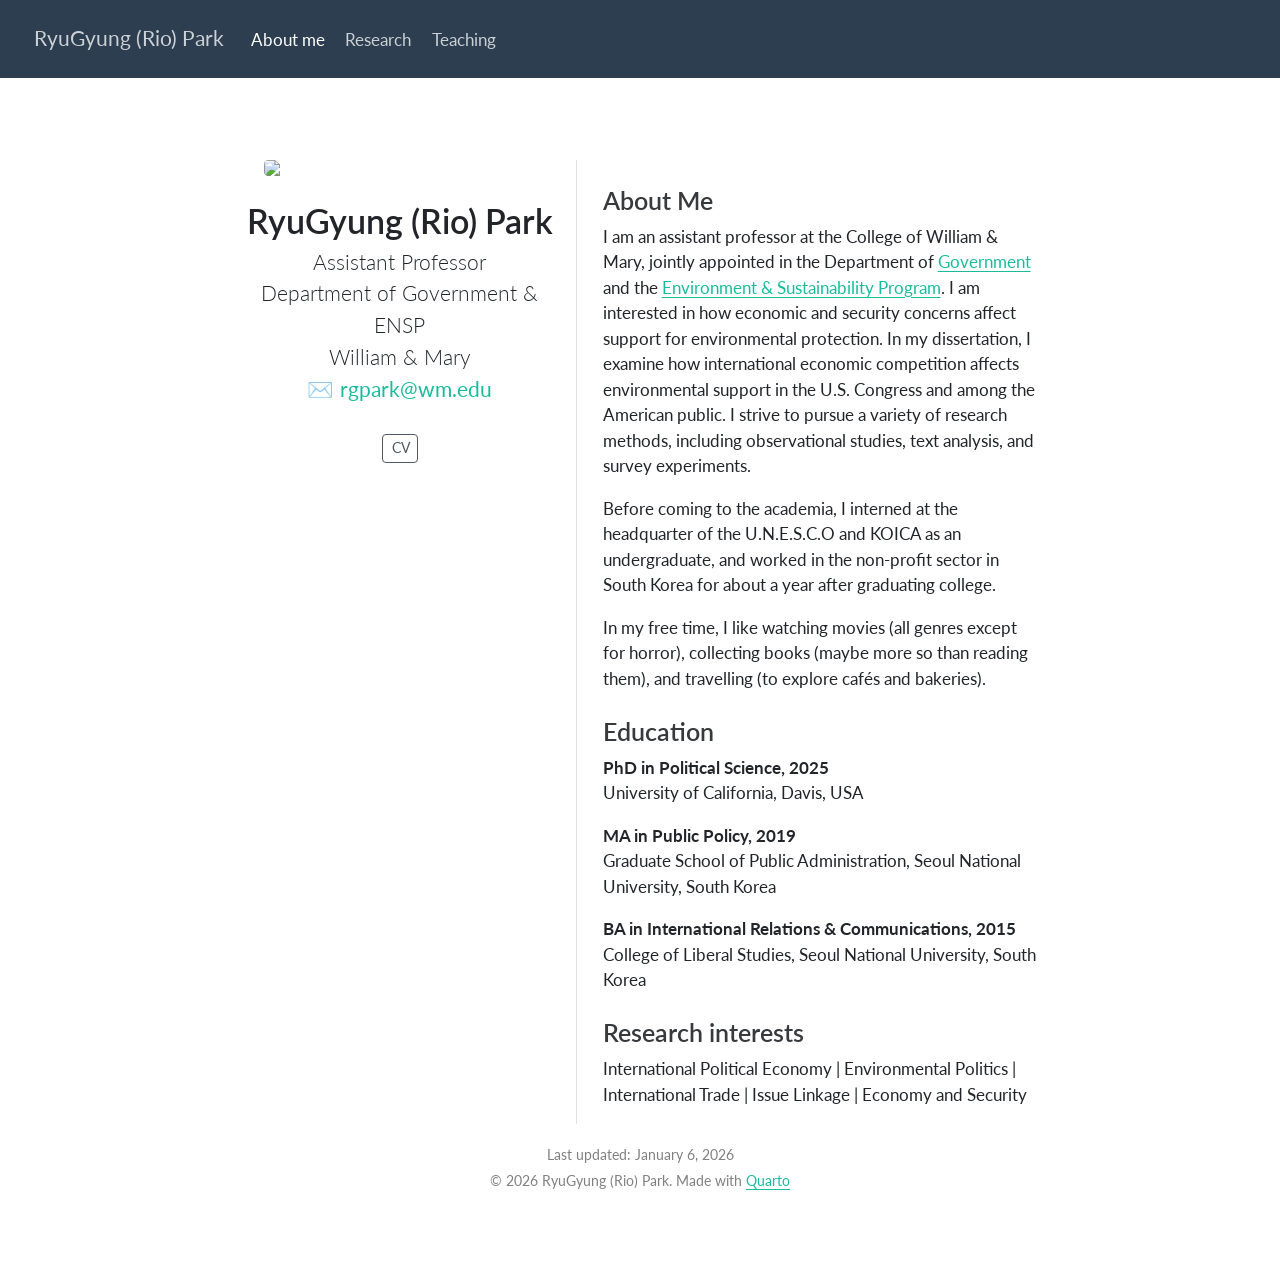
==== docs/index.html @ ba797198 "V.1 Website" ====
<!DOCTYPE html>
<html xmlns="http://www.w3.org/1999/xhtml" lang="en" xml:lang="en"><head>

<meta charset="utf-8">
<meta name="generator" content="quarto-1.8.25">

<meta name="viewport" content="width=device-width, initial-scale=1.0, user-scalable=yes">


<title>RyuGyung (Rio) Park</title>
<style>
code{white-space: pre-wrap;}
span.smallcaps{font-variant: small-caps;}
div.columns{display: flex; gap: min(4vw, 1.5em);}
div.column{flex: auto; overflow-x: auto;}
div.hanging-indent{margin-left: 1.5em; text-indent: -1.5em;}
ul.task-list{list-style: none;}
ul.task-list li input[type="checkbox"] {
  width: 0.8em;
  margin: 0 0.8em 0.2em -1em; /* quarto-specific, see https://github.com/quarto-dev/quarto-cli/issues/4556 */ 
  vertical-align: middle;
}
</style>


<script src="site_libs/quarto-nav/quarto-nav.js"></script>
<script src="site_libs/quarto-nav/headroom.min.js"></script>
<script src="site_libs/clipboard/clipboard.min.js"></script>
<script src="site_libs/quarto-html/quarto.js" type="module"></script>
<script src="site_libs/quarto-html/tabsets/tabsets.js" type="module"></script>
<script src="site_libs/quarto-html/axe/axe-check.js" type="module"></script>
<script src="site_libs/quarto-html/popper.min.js"></script>
<script src="site_libs/quarto-html/tippy.umd.min.js"></script>
<link href="site_libs/quarto-html/tippy.css" rel="stylesheet">
<link href="site_libs/quarto-html/quarto-syntax-highlighting-7b89279ff1a6dce999919e0e67d4d9ec.css" rel="stylesheet" id="quarto-text-highlighting-styles">
<script src="site_libs/bootstrap/bootstrap.min.js"></script>
<link href="site_libs/bootstrap/bootstrap-icons.css" rel="stylesheet">
<link href="site_libs/bootstrap/bootstrap-f93c2b1f3f0577f377aefa4848a86a36.min.css" rel="stylesheet" append-hash="true" id="quarto-bootstrap" data-mode="light">
<script id="quarto-search-options" type="application/json">{
  "language": {
    "search-no-results-text": "No results",
    "search-matching-documents-text": "matching documents",
    "search-copy-link-title": "Copy link to search",
    "search-hide-matches-text": "Hide additional matches",
    "search-more-match-text": "more match in this document",
    "search-more-matches-text": "more matches in this document",
    "search-clear-button-title": "Clear",
    "search-text-placeholder": "",
    "search-detached-cancel-button-title": "Cancel",
    "search-submit-button-title": "Submit",
    "search-label": "Search"
  }
}</script>


<link rel="stylesheet" href="styles.css">
</head>

<body class="nav-fixed fullcontent quarto-light">

<div id="quarto-search-results"></div>
  <header id="quarto-header" class="headroom fixed-top">
    <nav class="navbar navbar-expand-lg " data-bs-theme="dark">
      <div class="navbar-container container-fluid">
      <div class="navbar-brand-container mx-auto">
    <a href="./index.html" class="navbar-brand navbar-brand-logo">
    </a>
    <a class="navbar-brand" href="./index.html">
    <span class="navbar-title">RyuGyung (Rio) Park</span>
    </a>
  </div>
          <button class="navbar-toggler" type="button" data-bs-toggle="collapse" data-bs-target="#navbarCollapse" aria-controls="navbarCollapse" role="menu" aria-expanded="false" aria-label="Toggle navigation" onclick="if (window.quartoToggleHeadroom) { window.quartoToggleHeadroom(); }">
  <span class="navbar-toggler-icon"></span>
</button>
          <div class="collapse navbar-collapse" id="navbarCollapse">
            <ul class="navbar-nav navbar-nav-scroll me-auto">
  <li class="nav-item">
    <a class="nav-link active" href="./index.html" aria-current="page"> 
<span class="menu-text">About me</span></a>
  </li>  
  <li class="nav-item">
    <a class="nav-link" href="./research.html"> 
<span class="menu-text">Research</span></a>
  </li>  
  <li class="nav-item">
    <a class="nav-link" href="./teaching.html"> 
<span class="menu-text">Teaching</span></a>
  </li>  
</ul>
          </div> <!-- /navcollapse -->
            <div class="quarto-navbar-tools">
</div>
      </div> <!-- /container-fluid -->
    </nav>
</header>
<!-- content -->
<div id="quarto-content" class="quarto-container page-columns page-rows-contents page-layout-article page-navbar">
<!-- sidebar -->
<!-- margin-sidebar -->
    
<!-- main -->
<main class="content" id="quarto-document-content">




<div class="quarto-about-trestles">
  <div class="about-entity">
    <img src="https://www.dropbox.com/scl/fi/ebtoczlsrkhfyrpgbnmmd/profile.JPG?rlkey=duetnge7lu71bhanfbmp374kc&amp;st=r1uapqp4&amp;raw=1" class="about-image
  rounded " style="width: 16em;">
<header id="title-block-header" class="quarto-title-block default">
<div class="quarto-title">
<h1 class="title">RyuGyung (Rio) Park</h1>
<p class="subtitle lead">Assistant Professor <br> Department of Government &amp; ENSP <br> William &amp; Mary <br> ✉️ <a href="mailto:rgpark@wm.edu">rgpark@wm.edu</a></p>
</div>
<div class="quarto-title-meta">
  </div>
</header>
    <div class="about-links">
  <a href="https://www.dropbox.com/scl/fi/ld1ekzh1lj03b985yo2yx/CV_Park_2025.pdf?rlkey=2vnks3bgo2ftpqx10nbdui1m8&amp;st=a95xet9k&amp;dl=0" class="about-link" rel="" target="">
    <i class="bi bi-CV"></i>
     <span class="about-link-text">CV</span>
  </a>
</div>
  </div>
  <div class="about-contents"><div id="heading">
<section id="about-me" class="level3">
<h3 data-anchor-id="about-me">About Me</h3>
<p>I am an assistant professor at the College of William &amp; Mary, jointly appointed in the Department of <a href="https://www.wm.edu/as/government/">Government</a> and the <a href="https://www.wm.edu/as/environment/">Environment &amp; Sustainability Program</a>. I am interested in how economic and security concerns affect support for environmental protection. In my dissertation, I examine how international economic competition affects environmental support in the U.S. Congress and among the American public. I strive to pursue a variety of research methods, including observational studies, text analysis, and survey experiments.</p>
<p>Before coming to the academia, I interned at the headquarter of the U.N.E.S.C.O and KOICA as an undergraduate, and worked in the non-profit sector in South Korea for about a year after graduating college.</p>
<p>In my free time, I like watching movies (all genres except for horror), collecting books (maybe more so than reading them), and travelling (to explore cafés and bakeries).</p>
</section>
<section id="education" class="level3">
<h3 data-anchor-id="education">Education</h3>
<p><strong>PhD in Political Science, 2025</strong><br>
University of California, Davis, USA</p>
<p><strong>MA in Public Policy, 2019</strong><br>
Graduate School of Public Administration, Seoul National University, South Korea</p>
<p><strong>BA in International Relations &amp; Communications, 2015</strong><br>
College of Liberal Studies, Seoul National University, South Korea</p>
</section>
<section id="research-interests" class="level3">
<h3 data-anchor-id="research-interests">Research interests</h3>
<p>International Political Economy | Environmental Politics | International Trade | Issue Linkage | Economy and Security</p>
</section>
</div></div>
</div>

<center>
<span style="font-size: 0.8em; color: grey;">Last updated: January 6, 2026 <br> © 2026 RyuGyung (Rio) Park. Made with <a href="https://quarto.org">Quarto</a></span>
</center>




</main> <!-- /main -->
<script id="quarto-html-after-body" type="application/javascript">
  window.document.addEventListener("DOMContentLoaded", function (event) {
    const isCodeAnnotation = (el) => {
      for (const clz of el.classList) {
        if (clz.startsWith('code-annotation-')) {                     
          return true;
        }
      }
      return false;
    }
    const onCopySuccess = function(e) {
      // button target
      const button = e.trigger;
      // don't keep focus
      button.blur();
      // flash "checked"
      button.classList.add('code-copy-button-checked');
      var currentTitle = button.getAttribute("title");
      button.setAttribute("title", "Copied!");
      let tooltip;
      if (window.bootstrap) {
        button.setAttribute("data-bs-toggle", "tooltip");
        button.setAttribute("data-bs-placement", "left");
        button.setAttribute("data-bs-title", "Copied!");
        tooltip = new bootstrap.Tooltip(button, 
          { trigger: "manual", 
            customClass: "code-copy-button-tooltip",
            offset: [0, -8]});
        tooltip.show();    
      }
      setTimeout(function() {
        if (tooltip) {
          tooltip.hide();
          button.removeAttribute("data-bs-title");
          button.removeAttribute("data-bs-toggle");
          button.removeAttribute("data-bs-placement");
        }
        button.setAttribute("title", currentTitle);
        button.classList.remove('code-copy-button-checked');
      }, 1000);
      // clear code selection
      e.clearSelection();
    }
    const getTextToCopy = function(trigger) {
      const outerScaffold = trigger.parentElement.cloneNode(true);
      const codeEl = outerScaffold.querySelector('code');
      for (const childEl of codeEl.children) {
        if (isCodeAnnotation(childEl)) {
          childEl.remove();
        }
      }
      return codeEl.innerText;
    }
    const clipboard = new window.ClipboardJS('.code-copy-button:not([data-in-quarto-modal])', {
      text: getTextToCopy
    });
    clipboard.on('success', onCopySuccess);
    if (window.document.getElementById('quarto-embedded-source-code-modal')) {
      const clipboardModal = new window.ClipboardJS('.code-copy-button[data-in-quarto-modal]', {
        text: getTextToCopy,
        container: window.document.getElementById('quarto-embedded-source-code-modal')
      });
      clipboardModal.on('success', onCopySuccess);
    }
      var localhostRegex = new RegExp(/^(?:http|https):\/\/localhost\:?[0-9]*\//);
      var mailtoRegex = new RegExp(/^mailto:/);
        var filterRegex = new RegExp('/' + window.location.host + '/');
      var isInternal = (href) => {
          return filterRegex.test(href) || localhostRegex.test(href) || mailtoRegex.test(href);
      }
      // Inspect non-navigation links and adorn them if external
     var links = window.document.querySelectorAll('a[href]:not(.nav-link):not(.navbar-brand):not(.toc-action):not(.sidebar-link):not(.sidebar-item-toggle):not(.pagination-link):not(.no-external):not([aria-hidden]):not(.dropdown-item):not(.quarto-navigation-tool):not(.about-link)');
      for (var i=0; i<links.length; i++) {
        const link = links[i];
        if (!isInternal(link.href)) {
          // undo the damage that might have been done by quarto-nav.js in the case of
          // links that we want to consider external
          if (link.dataset.originalHref !== undefined) {
            link.href = link.dataset.originalHref;
          }
        }
      }
    function tippyHover(el, contentFn, onTriggerFn, onUntriggerFn) {
      const config = {
        allowHTML: true,
        maxWidth: 500,
        delay: 100,
        arrow: false,
        appendTo: function(el) {
            return el.parentElement;
        },
        interactive: true,
        interactiveBorder: 10,
        theme: 'quarto',
        placement: 'bottom-start',
      };
      if (contentFn) {
        config.content = contentFn;
      }
      if (onTriggerFn) {
        config.onTrigger = onTriggerFn;
      }
      if (onUntriggerFn) {
        config.onUntrigger = onUntriggerFn;
      }
      window.tippy(el, config); 
    }
    const noterefs = window.document.querySelectorAll('a[role="doc-noteref"]');
    for (var i=0; i<noterefs.length; i++) {
      const ref = noterefs[i];
      tippyHover(ref, function() {
        // use id or data attribute instead here
        let href = ref.getAttribute('data-footnote-href') || ref.getAttribute('href');
        try { href = new URL(href).hash; } catch {}
        const id = href.replace(/^#\/?/, "");
        const note = window.document.getElementById(id);
        if (note) {
          return note.innerHTML;
        } else {
          return "";
        }
      });
    }
    const xrefs = window.document.querySelectorAll('a.quarto-xref');
    const processXRef = (id, note) => {
      // Strip column container classes
      const stripColumnClz = (el) => {
        el.classList.remove("page-full", "page-columns");
        if (el.children) {
          for (const child of el.children) {
            stripColumnClz(child);
          }
        }
      }
      stripColumnClz(note)
      if (id === null || id.startsWith('sec-')) {
        // Special case sections, only their first couple elements
        const container = document.createElement("div");
        if (note.children && note.children.length > 2) {
          container.appendChild(note.children[0].cloneNode(true));
          for (let i = 1; i < note.children.length; i++) {
            const child = note.children[i];
            if (child.tagName === "P" && child.innerText === "") {
              continue;
            } else {
              container.appendChild(child.cloneNode(true));
              break;
            }
          }
          if (window.Quarto?.typesetMath) {
            window.Quarto.typesetMath(container);
          }
          return container.innerHTML
        } else {
          if (window.Quarto?.typesetMath) {
            window.Quarto.typesetMath(note);
          }
          return note.innerHTML;
        }
      } else {
        // Remove any anchor links if they are present
        const anchorLink = note.querySelector('a.anchorjs-link');
        if (anchorLink) {
          anchorLink.remove();
        }
        if (window.Quarto?.typesetMath) {
          window.Quarto.typesetMath(note);
        }
        if (note.classList.contains("callout")) {
          return note.outerHTML;
        } else {
          return note.innerHTML;
        }
      }
    }
    for (var i=0; i<xrefs.length; i++) {
      const xref = xrefs[i];
      tippyHover(xref, undefined, function(instance) {
        instance.disable();
        let url = xref.getAttribute('href');
        let hash = undefined; 
        if (url.startsWith('#')) {
          hash = url;
        } else {
          try { hash = new URL(url).hash; } catch {}
        }
        if (hash) {
          const id = hash.replace(/^#\/?/, "");
          const note = window.document.getElementById(id);
          if (note !== null) {
            try {
              const html = processXRef(id, note.cloneNode(true));
              instance.setContent(html);
            } finally {
              instance.enable();
              instance.show();
            }
          } else {
            // See if we can fetch this
            fetch(url.split('#')[0])
            .then(res => res.text())
            .then(html => {
              const parser = new DOMParser();
              const htmlDoc = parser.parseFromString(html, "text/html");
              const note = htmlDoc.getElementById(id);
              if (note !== null) {
                const html = processXRef(id, note);
                instance.setContent(html);
              } 
            }).finally(() => {
              instance.enable();
              instance.show();
            });
          }
        } else {
          // See if we can fetch a full url (with no hash to target)
          // This is a special case and we should probably do some content thinning / targeting
          fetch(url)
          .then(res => res.text())
          .then(html => {
            const parser = new DOMParser();
            const htmlDoc = parser.parseFromString(html, "text/html");
            const note = htmlDoc.querySelector('main.content');
            if (note !== null) {
              // This should only happen for chapter cross references
              // (since there is no id in the URL)
              // remove the first header
              if (note.children.length > 0 && note.children[0].tagName === "HEADER") {
                note.children[0].remove();
              }
              const html = processXRef(null, note);
              instance.setContent(html);
            } 
          }).finally(() => {
            instance.enable();
            instance.show();
          });
        }
      }, function(instance) {
      });
    }
        let selectedAnnoteEl;
        const selectorForAnnotation = ( cell, annotation) => {
          let cellAttr = 'data-code-cell="' + cell + '"';
          let lineAttr = 'data-code-annotation="' +  annotation + '"';
          const selector = 'span[' + cellAttr + '][' + lineAttr + ']';
          return selector;
        }
        const selectCodeLines = (annoteEl) => {
          const doc = window.document;
          const targetCell = annoteEl.getAttribute("data-target-cell");
          const targetAnnotation = annoteEl.getAttribute("data-target-annotation");
          const annoteSpan = window.document.querySelector(selectorForAnnotation(targetCell, targetAnnotation));
          const lines = annoteSpan.getAttribute("data-code-lines").split(",");
          const lineIds = lines.map((line) => {
            return targetCell + "-" + line;
          })
          let top = null;
          let height = null;
          let parent = null;
          if (lineIds.length > 0) {
              //compute the position of the single el (top and bottom and make a div)
              const el = window.document.getElementById(lineIds[0]);
              top = el.offsetTop;
              height = el.offsetHeight;
              parent = el.parentElement.parentElement;
            if (lineIds.length > 1) {
              const lastEl = window.document.getElementById(lineIds[lineIds.length - 1]);
              const bottom = lastEl.offsetTop + lastEl.offsetHeight;
              height = bottom - top;
            }
            if (top !== null && height !== null && parent !== null) {
              // cook up a div (if necessary) and position it 
              let div = window.document.getElementById("code-annotation-line-highlight");
              if (div === null) {
                div = window.document.createElement("div");
                div.setAttribute("id", "code-annotation-line-highlight");
                div.style.position = 'absolute';
                parent.appendChild(div);
              }
              div.style.top = top - 2 + "px";
              div.style.height = height + 4 + "px";
              div.style.left = 0;
              let gutterDiv = window.document.getElementById("code-annotation-line-highlight-gutter");
              if (gutterDiv === null) {
                gutterDiv = window.document.createElement("div");
                gutterDiv.setAttribute("id", "code-annotation-line-highlight-gutter");
                gutterDiv.style.position = 'absolute';
                const codeCell = window.document.getElementById(targetCell);
                const gutter = codeCell.querySelector('.code-annotation-gutter');
                gutter.appendChild(gutterDiv);
              }
              gutterDiv.style.top = top - 2 + "px";
              gutterDiv.style.height = height + 4 + "px";
            }
            selectedAnnoteEl = annoteEl;
          }
        };
        const unselectCodeLines = () => {
          const elementsIds = ["code-annotation-line-highlight", "code-annotation-line-highlight-gutter"];
          elementsIds.forEach((elId) => {
            const div = window.document.getElementById(elId);
            if (div) {
              div.remove();
            }
          });
          selectedAnnoteEl = undefined;
        };
          // Handle positioning of the toggle
      window.addEventListener(
        "resize",
        throttle(() => {
          elRect = undefined;
          if (selectedAnnoteEl) {
            selectCodeLines(selectedAnnoteEl);
          }
        }, 10)
      );
      function throttle(fn, ms) {
      let throttle = false;
      let timer;
        return (...args) => {
          if(!throttle) { // first call gets through
              fn.apply(this, args);
              throttle = true;
          } else { // all the others get throttled
              if(timer) clearTimeout(timer); // cancel #2
              timer = setTimeout(() => {
                fn.apply(this, args);
                timer = throttle = false;
              }, ms);
          }
        };
      }
        // Attach click handler to the DT
        const annoteDls = window.document.querySelectorAll('dt[data-target-cell]');
        for (const annoteDlNode of annoteDls) {
          annoteDlNode.addEventListener('click', (event) => {
            const clickedEl = event.target;
            if (clickedEl !== selectedAnnoteEl) {
              unselectCodeLines();
              const activeEl = window.document.querySelector('dt[data-target-cell].code-annotation-active');
              if (activeEl) {
                activeEl.classList.remove('code-annotation-active');
              }
              selectCodeLines(clickedEl);
              clickedEl.classList.add('code-annotation-active');
            } else {
              // Unselect the line
              unselectCodeLines();
              clickedEl.classList.remove('code-annotation-active');
            }
          });
        }
    const findCites = (el) => {
      const parentEl = el.parentElement;
      if (parentEl) {
        const cites = parentEl.dataset.cites;
        if (cites) {
          return {
            el,
            cites: cites.split(' ')
          };
        } else {
          return findCites(el.parentElement)
        }
      } else {
        return undefined;
      }
    };
    var bibliorefs = window.document.querySelectorAll('a[role="doc-biblioref"]');
    for (var i=0; i<bibliorefs.length; i++) {
      const ref = bibliorefs[i];
      const citeInfo = findCites(ref);
      if (citeInfo) {
        tippyHover(citeInfo.el, function() {
          var popup = window.document.createElement('div');
          citeInfo.cites.forEach(function(cite) {
            var citeDiv = window.document.createElement('div');
            citeDiv.classList.add('hanging-indent');
            citeDiv.classList.add('csl-entry');
            var biblioDiv = window.document.getElementById('ref-' + cite);
            if (biblioDiv) {
              citeDiv.innerHTML = biblioDiv.innerHTML;
            }
            popup.appendChild(citeDiv);
          });
          return popup.innerHTML;
        });
      }
    }
  });
  </script>
</div> <!-- /content -->




</body></html>
---- docs/site_libs/quarto-html/tippy.css ----
.tippy-box[data-animation=fade][data-state=hidden]{opacity:0}[data-tippy-root]{max-width:calc(100vw - 10px)}.tippy-box{position:relative;background-color:#333;color:#fff;border-radius:4px;font-size:14px;line-height:1.4;white-space:normal;outline:0;transition-property:transform,visibility,opacity}.tippy-box[data-placement^=top]>.tippy-arrow{bottom:0}.tippy-box[data-placement^=top]>.tippy-arrow:before{bottom:-7px;left:0;border-width:8px 8px 0;border-top-color:initial;transform-origin:center top}.tippy-box[data-placement^=bottom]>.tippy-arrow{top:0}.tippy-box[data-placement^=bottom]>.tippy-arrow:before{top:-7px;left:0;border-width:0 8px 8px;border-bottom-color:initial;transform-origin:center bottom}.tippy-box[data-placement^=left]>.tippy-arrow{right:0}.tippy-box[data-placement^=left]>.tippy-arrow:before{border-width:8px 0 8px 8px;border-left-color:initial;right:-7px;transform-origin:center left}.tippy-box[data-placement^=right]>.tippy-arrow{left:0}.tippy-box[data-placement^=right]>.tippy-arrow:before{left:-7px;border-width:8px 8px 8px 0;border-right-color:initial;transform-origin:center right}.tippy-box[data-inertia][data-state=visible]{transition-timing-function:cubic-bezier(.54,1.5,.38,1.11)}.tippy-arrow{width:16px;height:16px;color:#333}.tippy-arrow:before{content:"";position:absolute;border-color:transparent;border-style:solid}.tippy-content{position:relative;padding:5px 9px;z-index:1}
---- docs/site_libs/quarto-html/quarto-syntax-highlighting-7b89279ff1a6dce999919e0e67d4d9ec.css ----
/* quarto syntax highlight colors */
:root {
  --quarto-hl-ot-color: #003B4F;
  --quarto-hl-at-color: #657422;
  --quarto-hl-ss-color: #20794D;
  --quarto-hl-an-color: #5E5E5E;
  --quarto-hl-fu-color: #4758AB;
  --quarto-hl-st-color: #20794D;
  --quarto-hl-cf-color: #003B4F;
  --quarto-hl-op-color: #5E5E5E;
  --quarto-hl-er-color: #AD0000;
  --quarto-hl-bn-color: #AD0000;
  --quarto-hl-al-color: #AD0000;
  --quarto-hl-va-color: #111111;
  --quarto-hl-bu-color: inherit;
  --quarto-hl-ex-color: inherit;
  --quarto-hl-pp-color: #AD0000;
  --quarto-hl-in-color: #5E5E5E;
  --quarto-hl-vs-color: #20794D;
  --quarto-hl-wa-color: #5E5E5E;
  --quarto-hl-do-color: #5E5E5E;
  --quarto-hl-im-color: #00769E;
  --quarto-hl-ch-color: #20794D;
  --quarto-hl-dt-color: #AD0000;
  --quarto-hl-fl-color: #AD0000;
  --quarto-hl-co-color: #5E5E5E;
  --quarto-hl-cv-color: #5E5E5E;
  --quarto-hl-cn-color: #8f5902;
  --quarto-hl-sc-color: #5E5E5E;
  --quarto-hl-dv-color: #AD0000;
  --quarto-hl-kw-color: #003B4F;
}

/* other quarto variables */
:root {
  --quarto-font-monospace: SFMono-Regular, Menlo, Monaco, Consolas, "Liberation Mono", "Courier New", monospace;
}

/* syntax highlight based on Pandoc's rules */
pre > code.sourceCode > span {
  color: #003B4F;
}

code.sourceCode > span {
  color: #003B4F;
}

div.sourceCode,
div.sourceCode pre.sourceCode {
  color: #003B4F;
}

/* Normal */
code span {
  color: #003B4F;
}

/* Alert */
code span.al {
  color: #AD0000;
  font-style: inherit;
}

/* Annotation */
code span.an {
  color: #5E5E5E;
  font-style: inherit;
}

/* Attribute */
code span.at {
  color: #657422;
  font-style: inherit;
}

/* BaseN */
code span.bn {
  color: #AD0000;
  font-style: inherit;
}

/* BuiltIn */
code span.bu {
  font-style: inherit;
}

/* ControlFlow */
code span.cf {
  color: #003B4F;
  font-weight: bold;
  font-style: inherit;
}

/* Char */
code span.ch {
  color: #20794D;
  font-style: inherit;
}

/* Constant */
code span.cn {
  color: #8f5902;
  font-style: inherit;
}

/* Comment */
code span.co {
  color: #5E5E5E;
  font-style: inherit;
}

/* CommentVar */
code span.cv {
  color: #5E5E5E;
  font-style: italic;
}

/* Documentation */
code span.do {
  color: #5E5E5E;
  font-style: italic;
}

/* DataType */
code span.dt {
  color: #AD0000;
  font-style: inherit;
}

/* DecVal */
code span.dv {
  color: #AD0000;
  font-style: inherit;
}

/* Error */
code span.er {
  color: #AD0000;
  font-style: inherit;
}

/* Extension */
code span.ex {
  font-style: inherit;
}

/* Float */
code span.fl {
  color: #AD0000;
  font-style: inherit;
}

/* Function */
code span.fu {
  color: #4758AB;
  font-style: inherit;
}

/* Import */
code span.im {
  color: #00769E;
  font-style: inherit;
}

/* Information */
code span.in {
  color: #5E5E5E;
  font-style: inherit;
}

/* Keyword */
code span.kw {
  color: #003B4F;
  font-weight: bold;
  font-style: inherit;
}

/* Operator */
code span.op {
  color: #5E5E5E;
  font-style: inherit;
}

/* Other */
code span.ot {
  color: #003B4F;
  font-style: inherit;
}

/* Preprocessor */
code span.pp {
  color: #AD0000;
  font-style: inherit;
}

/* SpecialChar */
code span.sc {
  color: #5E5E5E;
  font-style: inherit;
}

/* SpecialString */
code span.ss {
  color: #20794D;
  font-style: inherit;
}

/* String */
code span.st {
  color: #20794D;
  font-style: inherit;
}

/* Variable */
code span.va {
  color: #111111;
  font-style: inherit;
}

/* VerbatimString */
code span.vs {
  color: #20794D;
  font-style: inherit;
}

/* Warning */
code span.wa {
  color: #5E5E5E;
  font-style: italic;
}

.prevent-inlining {
  content: "</";
}

/*# sourceMappingURL=3944bc705cfaf4c80e56f77c5205168a.css.map */
---- docs/styles.css ----
/* css styles */
/* Remove underline from all header levels */
h1, h2, h3, h4, h5, h6 {
  border-bottom: none !important;
  box-shadow: none !important;
}
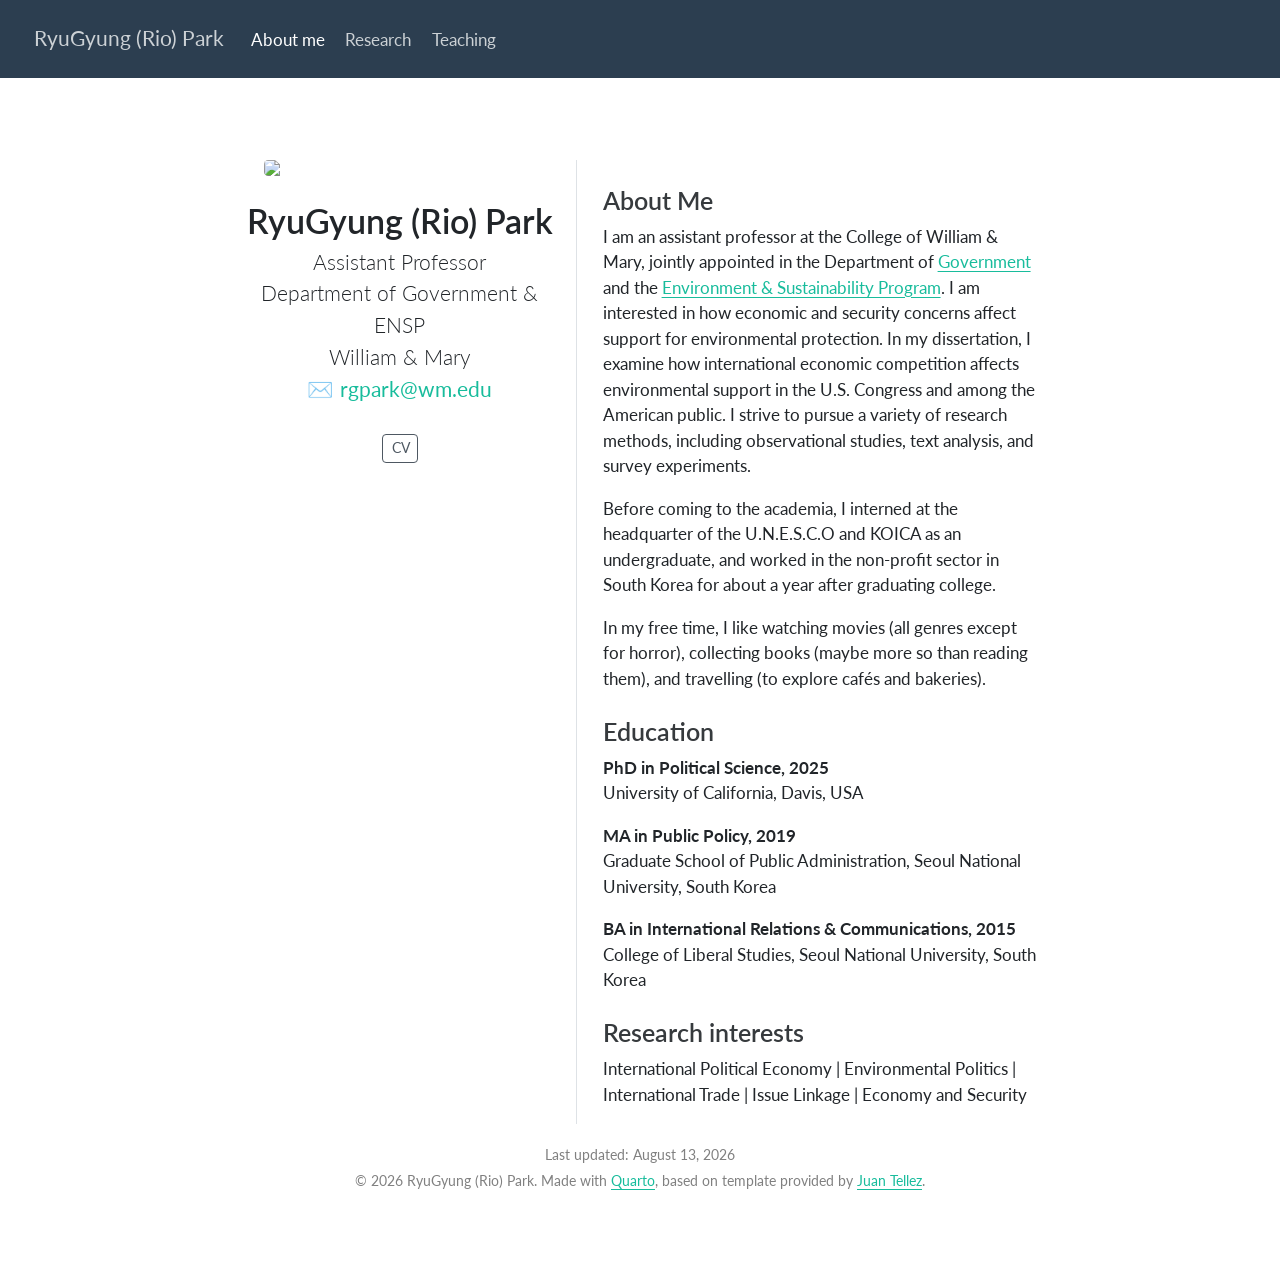
==== commit 93cf54e4: "edited date" ====
--- a/docs/index.html
+++ b/docs/index.html
@@ -147,7 +147,7 @@
 </div>
 
 <center>
-<span style="font-size: 0.8em; color: grey;">Last updated: January 6, 2026 <br> © 2026 RyuGyung (Rio) Park. Made with <a href="https://quarto.org">Quarto</a></span>
+<span style="font-size: 0.8em; color: grey;">Last updated: August 13, 2026 <br> © 2026 RyuGyung (Rio) Park. Made with <a href="https://quarto.org">Quarto</a>, based on template provided by <a href="https://juanftellez.com/">Juan Tellez</a>.</span>
 </center>
 
 
